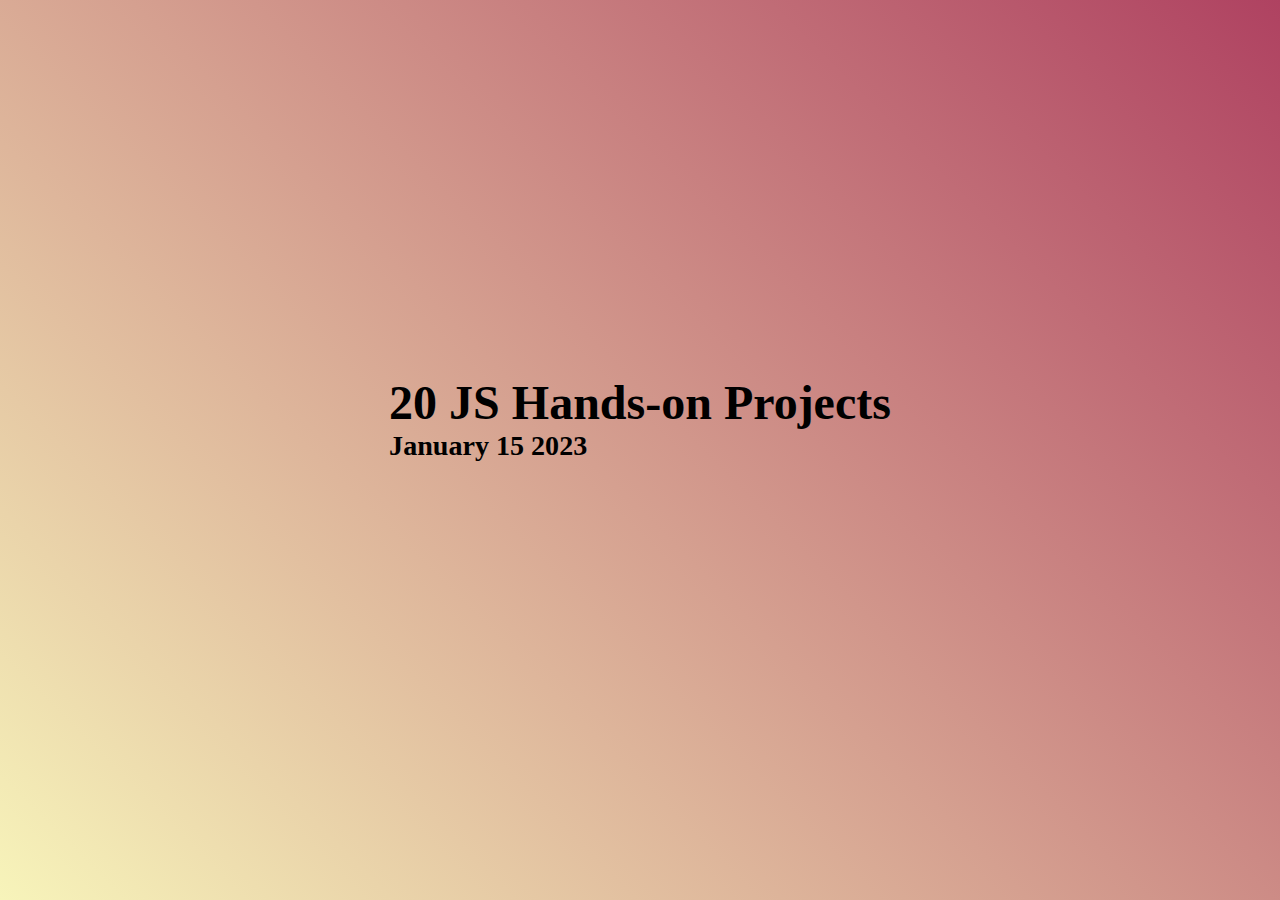
==== index.html @ af67f4f9 "Add files via upload" ====
<!DOCTYPE html>
<html lang="en">
    <head>
        <meta charset="UTF-8" />
        <meta name="viewport" content="width=device-width, initial-scale=1.0" />
        <title>20 JS Projects</title>
        <link rel="stylesheet" href="./Assets/css/style.css" />
        <!-- Google tag (gtag.js) -->
        <script async src="https://www.googletagmanager.com/gtag/js?id=G-WX2L2M8X17"></script>
        <script>
          window.dataLayer = window.dataLayer || [];
          function gtag(){dataLayer.push(arguments);}
          gtag('js', new Date());
        
          gtag('config', 'G-WX2L2M8X17');
        </script>
    </head>
    <body>
        <div class="container">
            <div class="title">
                <h1>20 JS Hands-on Projects</h1>
                <h3>January 15 2023</h3>
            </div>
            <div class="cardHolder" id="_cardHolder">
                <!-- <div class="card" id="_card">
                    <h3 class="cardTitle" id="_cardTitle">Test Title</h3>
                    <p class="description" id="_description">
                        Lorem ipsum dolor sit amet consectetur adipisicing elit. Quis beatae accusamus rerum!
                    </p>
                </div> -->
            </div>
        </div>

        <script src="./Assets/JS/script.js"></script>
    </body>
</html>
---- Assets/css/style.css ----
* {
    box-sizing: border-box;
    margin: 0;
    padding: 0;
}

body {
    display: flex;
    align-items: center;
    justify-content: center;
    background: linear-gradient(45deg, #f7f4ba, #af4261);
    min-height: 100vh;
}

.container {
    display: flex;
    flex-direction: column;
    align-items: center;
    justify-content: center;
    width: 100%;
    min-height: 100vh;

    .title {
        font-size: 1.5rem;
        font-weight: 700;
        color: black;
        margin-bottom: 2rem;
    }

    .cardHolder {
        display: grid;
        justify-content: space-between;
        gap: 1rem;
        width: 90%;
        grid-template-columns: repeat(auto-fit, minmax(300px, 1fr));
        padding: 1rem;

        .card {
            border-radius: 0.5rem;
            padding: 1rem;
            background: linear-gradient(
                45deg,
                #ff2c7d 0%,
                #ff2c7d 42%,
                #ffffff 42%,
                #ffffff 45%,
                #ff2c7d 45%,
                #ff2c7d 48%,
                #ffffff 48%,
                #ffffff 51%,
                #ff2c7d 51%,
                #ff2c7d 54%,
                #ffffff 54%,
                #ffffff 57%,
                #ff2c7d 57%,
                #ff2c7d 60%,
                #ffffff 60%,
                #ffffff 100%
            );
            background-size: 300%;
            box-shadow: 2px 3px 5px white;
            transition: 0.5s ease-in-out;

            .cardTitle {
                color: white;
                transition: 0.3s ease-in-out;
                font-size: 1.5rem;
                font-weight: 500;
                margin-bottom: 1.5rem;
            }

            &:hover {
                animation: colorChange 0.3s ease-in-out;
                box-shadow: 3px 5px 5px #ff2c7d;
                background-position: 100%;

                .cardTitle {
                    color: #ff2c7d;
                    font-weight: 700;
                }
            }
        }
    }
}

@keyframes colorChange {
    0% {
        background-position: 0%;
    }
    100% {
        background-position: 100%;
    }
}
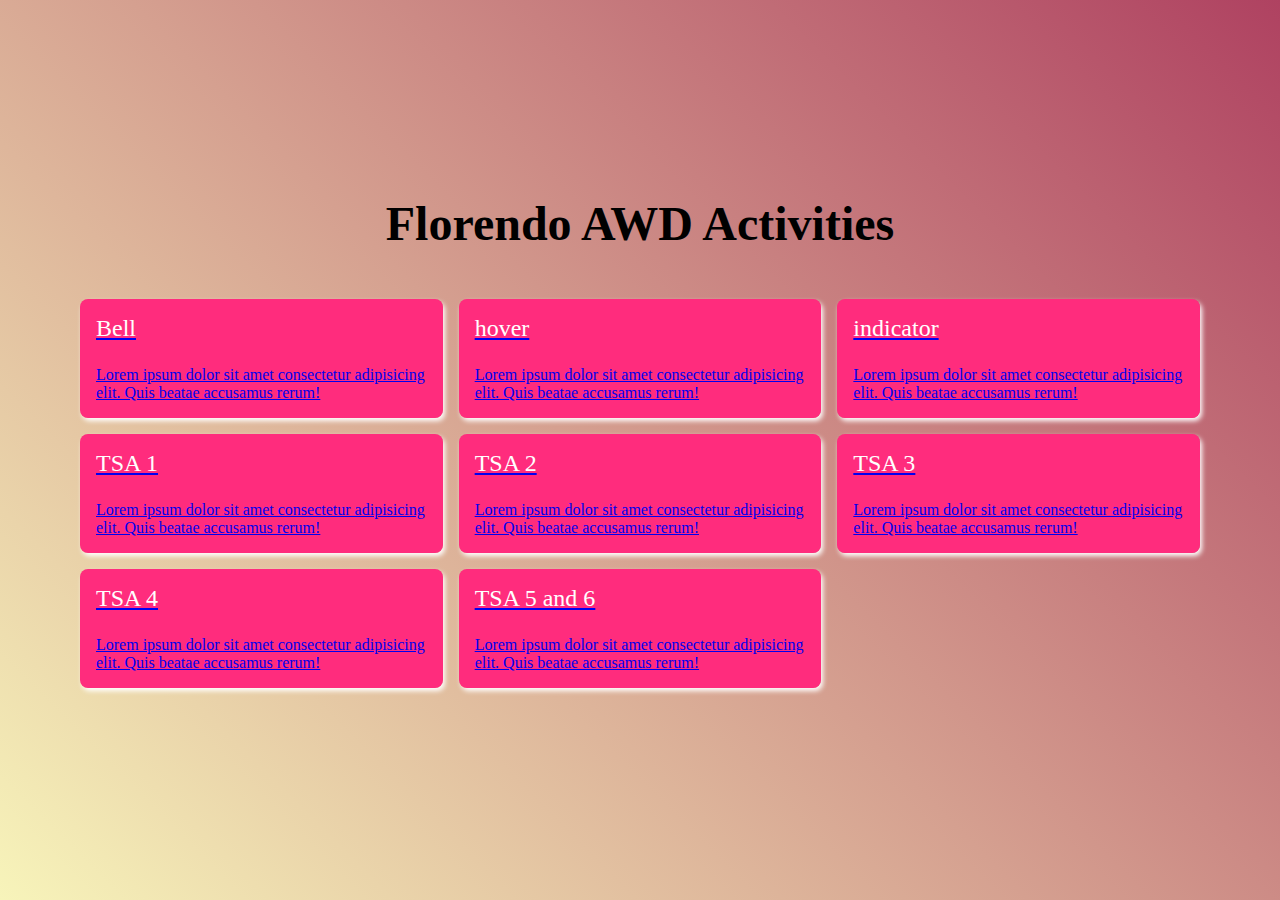
==== commit 8462e1c6: "Add files via upload" ====
--- a/index.html
+++ b/index.html
@@ -5,23 +5,77 @@
         <meta name="viewport" content="width=device-width, initial-scale=1.0" />
         <title>20 JS Projects</title>
         <link rel="stylesheet" href="./Assets/css/style.css" />
-        <!-- Google tag (gtag.js) -->
-        <script async src="https://www.googletagmanager.com/gtag/js?id=G-WX2L2M8X17"></script>
-        <script>
-          window.dataLayer = window.dataLayer || [];
-          function gtag(){dataLayer.push(arguments);}
-          gtag('js', new Date());
-        
-          gtag('config', 'G-WX2L2M8X17');
-        </script>
     </head>
     <body>
         <div class="container">
             <div class="title">
-                <h1>20 JS Hands-on Projects</h1>
-                <h3>January 15 2023</h3>
+                <h1>Florendo AWD Activities</h1>
             </div>
             <div class="cardHolder" id="_cardHolder">
+                <div class = "card">
+                    <a href="./1 bell/index.html">
+                        <h3 class="cardTitle" id="_cardTitle">Bell</h3>
+                        <p class="description" id="_description">
+                            Lorem ipsum dolor sit amet consectetur adipisicing elit. Quis beatae accusamus rerum!
+                        </p>
+                    </a>
+                </div>
+                <div class = "card">
+                    <a href="./2 hover/index.html">
+                        <h3 class="cardTitle" id="_cardTitle">hover</h3>
+                        <p class="description" id="_description">
+                            Lorem ipsum dolor sit amet consectetur adipisicing elit. Quis beatae accusamus rerum!
+                        </p>
+                    </a>
+                </div>
+                <div class = "card">
+                    <a href="./3 indicator/index.html">
+                        <h3 class="cardTitle" id="_cardTitle">indicator</h3>
+                        <p class="description" id="_description">
+                            Lorem ipsum dolor sit amet consectetur adipisicing elit. Quis beatae accusamus rerum!
+                        </p>
+                    </a>
+                </div>
+                <div class = "card">
+                    <a href="./4 TSA 1/index.html">
+                        <h3 class="cardTitle" id="_cardTitle">TSA 1</h3>
+                        <p class="description" id="_description">
+                            Lorem ipsum dolor sit amet consectetur adipisicing elit. Quis beatae accusamus rerum!
+                        </p>
+                    </a>
+                </div>
+                <div class = "card">
+                    <a href="./5 TSA 2/index.html">
+                        <h3 class="cardTitle" id="_cardTitle">TSA 2</h3>
+                        <p class="description" id="_description">
+                            Lorem ipsum dolor sit amet consectetur adipisicing elit. Quis beatae accusamus rerum!
+                        </p>
+                    </a>
+                </div>
+                <div class = "card">
+                    <a href="./6 TSA 3/index.html">
+                        <h3 class="cardTitle" id="_cardTitle">TSA 3</h3>
+                        <p class="description" id="_description">
+                            Lorem ipsum dolor sit amet consectetur adipisicing elit. Quis beatae accusamus rerum!
+                        </p>
+                    </a>
+                </div>
+                <div class = "card">
+                    <a href="./7 TSA 4/index.html">
+                        <h3 class="cardTitle" id="_cardTitle">TSA 4</h3>
+                        <p class="description" id="_description">
+                            Lorem ipsum dolor sit amet consectetur adipisicing elit. Quis beatae accusamus rerum!
+                        </p>
+                    </a>
+                </div>
+                <div class = "card">
+                    <a href="./8 TSA 5 & 6/index.html">
+                        <h3 class="cardTitle" id="_cardTitle">TSA 5 and 6</h3>
+                        <p class="description" id="_description">
+                            Lorem ipsum dolor sit amet consectetur adipisicing elit. Quis beatae accusamus rerum!
+                        </p>
+                    </a>
+                </div>
                 <!-- <div class="card" id="_card">
                     <h3 class="cardTitle" id="_cardTitle">Test Title</h3>
                     <p class="description" id="_description">
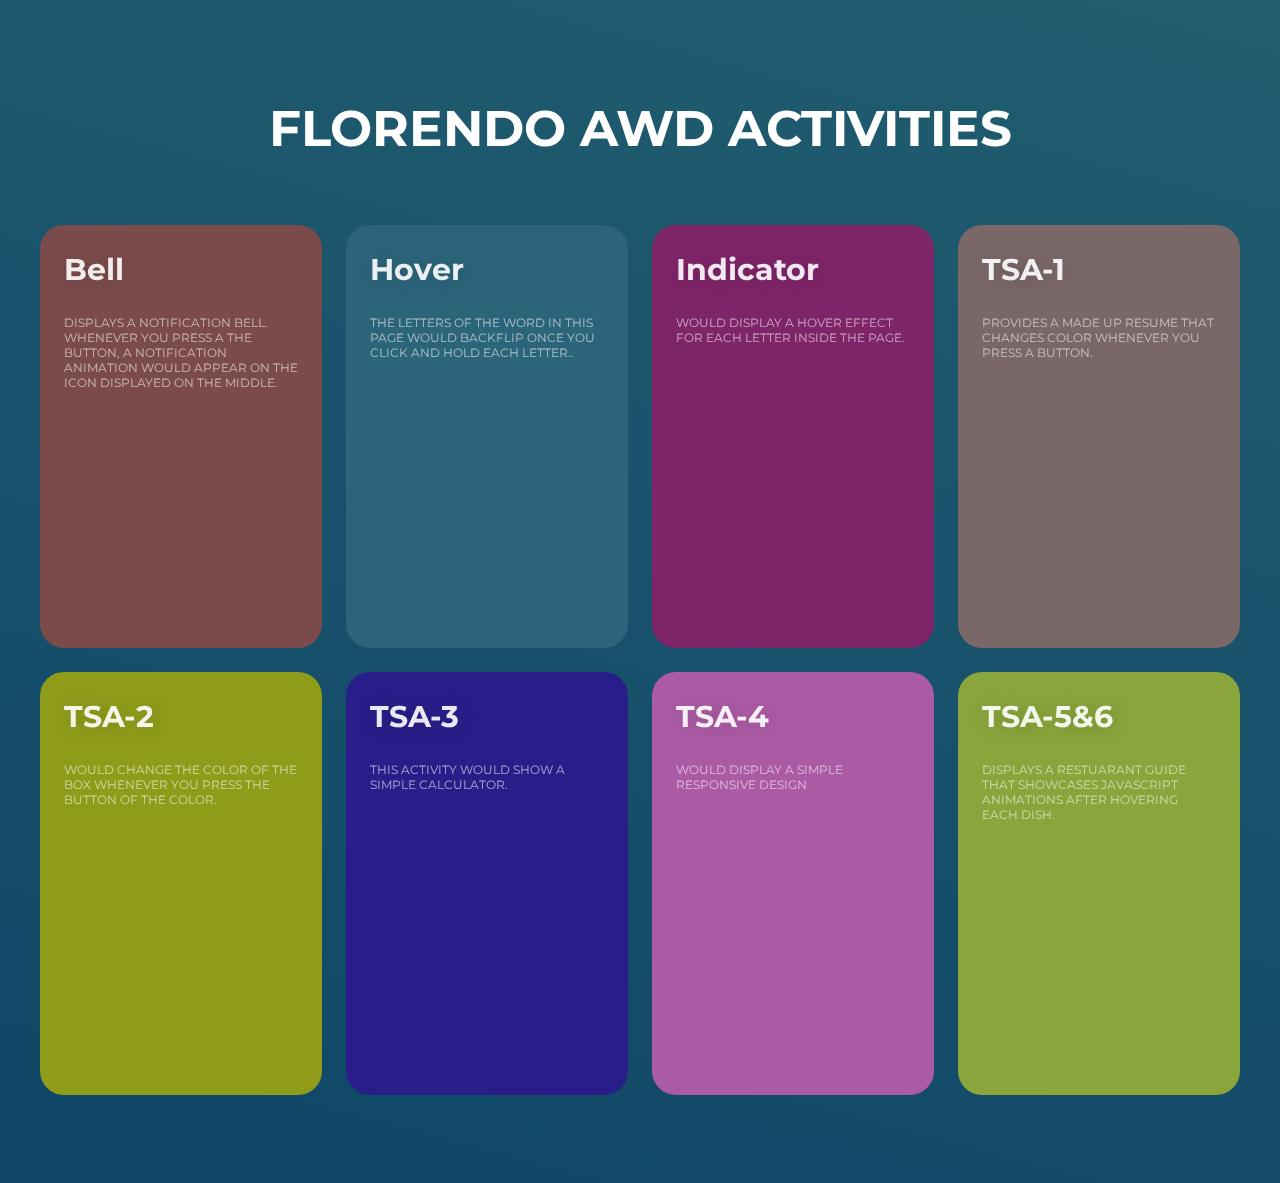
==== commit f8b98b58: "Add files via upload" ====
--- a/index.html
+++ b/index.html
@@ -7,84 +7,91 @@
         <link rel="stylesheet" href="./Assets/css/style.css" />
     </head>
     <body>
+        
         <div class="container">
-            <div class="title">
-                <h1>Florendo AWD Activities</h1>
-            </div>
-            <div class="cardHolder" id="_cardHolder">
-                <div class = "card">
-                    <a href="./1 bell/index.html">
-                        <h3 class="cardTitle" id="_cardTitle">Bell</h3>
-                        <p class="description" id="_description">
-                            Lorem ipsum dolor sit amet consectetur adipisicing elit. Quis beatae accusamus rerum!
-                        </p>
-                    </a>
-                </div>
-                <div class = "card">
-                    <a href="./2 hover/index.html">
-                        <h3 class="cardTitle" id="_cardTitle">hover</h3>
-                        <p class="description" id="_description">
-                            Lorem ipsum dolor sit amet consectetur adipisicing elit. Quis beatae accusamus rerum!
-                        </p>
-                    </a>
-                </div>
-                <div class = "card">
-                    <a href="./3 indicator/index.html">
-                        <h3 class="cardTitle" id="_cardTitle">indicator</h3>
-                        <p class="description" id="_description">
-                            Lorem ipsum dolor sit amet consectetur adipisicing elit. Quis beatae accusamus rerum!
-                        </p>
-                    </a>
-                </div>
-                <div class = "card">
-                    <a href="./4 TSA 1/index.html">
-                        <h3 class="cardTitle" id="_cardTitle">TSA 1</h3>
-                        <p class="description" id="_description">
-                            Lorem ipsum dolor sit amet consectetur adipisicing elit. Quis beatae accusamus rerum!
-                        </p>
-                    </a>
-                </div>
-                <div class = "card">
-                    <a href="./5 TSA 2/index.html">
-                        <h3 class="cardTitle" id="_cardTitle">TSA 2</h3>
-                        <p class="description" id="_description">
-                            Lorem ipsum dolor sit amet consectetur adipisicing elit. Quis beatae accusamus rerum!
-                        </p>
-                    </a>
-                </div>
-                <div class = "card">
-                    <a href="./6 TSA 3/index.html">
-                        <h3 class="cardTitle" id="_cardTitle">TSA 3</h3>
-                        <p class="description" id="_description">
-                            Lorem ipsum dolor sit amet consectetur adipisicing elit. Quis beatae accusamus rerum!
-                        </p>
-                    </a>
-                </div>
-                <div class = "card">
-                    <a href="./7 TSA 4/index.html">
-                        <h3 class="cardTitle" id="_cardTitle">TSA 4</h3>
-                        <p class="description" id="_description">
-                            Lorem ipsum dolor sit amet consectetur adipisicing elit. Quis beatae accusamus rerum!
-                        </p>
-                    </a>
-                </div>
-                <div class = "card">
-                    <a href="./8 TSA 5 & 6/index.html">
-                        <h3 class="cardTitle" id="_cardTitle">TSA 5 and 6</h3>
-                        <p class="description" id="_description">
-                            Lorem ipsum dolor sit amet consectetur adipisicing elit. Quis beatae accusamus rerum!
-                        </p>
-                    </a>
-                </div>
-                <!-- <div class="card" id="_card">
-                    <h3 class="cardTitle" id="_cardTitle">Test Title</h3>
-                    <p class="description" id="_description">
-                        Lorem ipsum dolor sit amet consectetur adipisicing elit. Quis beatae accusamus rerum!
-                    </p>
-                </div> -->
-            </div>
-        </div>
-
+            <link href="https://fonts.googleapis.com/css?family=Montserrat:400,700" rel="stylesheet">
+            
+            <section class="hero-section">
+                <br>
+              <h1 class ="hero-title"> FLORENDO AWD ACTIVITIES </h1>
+              <br>  
+              <div class="card-grid">
+                <a class="card" href="./1 bell/index.html">
+                  <div class="card__background" style="background-color: rgb(153, 91, 91)"></div>
+                  <div class="card__content">
+                    <h3 class="card__heading">Bell</h3>
+                    <br>
+                    <p class="card__category">Displays a notification bell. Whenever you press a the button, a notification animation would appear on the icon displayed on the middle.</p>
+                    
+                  </div>
+                </a>
+                <a class="card" href="./2 hover/index.html">
+                    <div class="card__background" style="background-color: rgb(51, 124, 153)"></div>
+                    <div class="card__content">
+                      <h3 class="card__heading">Hover</h3>
+                      <br>
+                      <p class="card__category">The letters of the word in this page would backflip once you click and hold each letter..</p>
+                      
+                    </div>
+                  </a>
+                  <a class="card" href="./3 indicator/index.html">
+                    <div class="card__background" style="background-color: rgb(151, 33, 122)"></div>
+                    <div class="card__content">
+                      <h3 class="card__heading">Indicator</h3>
+                      <br>
+                      <p class="card__category">Would display a hover effect for each letter inside the page.</p>
+                      
+                    </div>
+                  </a>
+                  <a class="card" href="./4 TSA 1/index.html">
+                    <div class="card__background" style="background-color: rgb(158, 132, 132)"></div>
+                    <div class="card__content">
+                      <h3 class="card__heading">TSA-1</h3>
+                      <br>
+                      <p class="card__category">Provides a made up resume that changes color whenever you press a button.</p>
+                      
+                    </div>
+                  </a>
+                  <a class="card" href="./5 TSA 2/index.html">
+                    <div class="card__background" style="background-color: rgb(195, 212, 42)"></div>
+                    <div class="card__content">
+                      <h3 class="card__heading">TSA-2</h3>
+                      <br>
+                      <p class="card__category">Would change the color of the box whenever you press the button of the color.</p>
+                      
+                    </div>
+                  </a>
+                  <a class="card" href="./6 TSA 3/index.html">
+                    <div class="card__background" style="background-color: rgb(34, 20, 160)"></div>
+                    <div class="card__content">
+                      <h3 class="card__heading">TSA-3</h3>
+                      <br>
+                      <p class="card__category">This activity would show a simple calculator.</p>
+                      
+                    </div>
+                  </a>
+                  <a class="card" href="./7 TSA 4/index.html">
+                    <div class="card__background" style="background-color: rgb(223, 118, 214)"></div>
+                    <div class="card__content">
+                      <h3 class="card__heading">TSA-4</h3>
+                      <br>
+                      <p class="card__category">Would display a simple responsive design</p>
+                      
+                    </div>
+                  </a>
+                  <a class="card" href="./8 TSA 5 & 6/index.html">
+                    <div class="card__background" style="background-color: rgb(189, 226, 87)"></div>
+                    <div class="card__content">
+                      <h3 class="card__heading">TSA-5&6</h3>
+                      <br>
+                      <p class="card__category">Displays a restuarant guide that showcases javascript animations after hovering each dish.</p>
+                      
+                    </div>
+                  </a>
+                  
+              <div>
+            </section>
+          
         <script src="./Assets/JS/script.js"></script>
     </body>
 </html>--- a/Assets/css/style.css
+++ b/Assets/css/style.css
@@ -1,93 +1,130 @@
-* {
-    box-sizing: border-box;
+:root{
+    --background-dark: #2d3548;
+    --text-light: rgba(255,255,255,0.6);
+    --text-lighter: rgba(255,255,255,0.9);
+    --spacing-s: 8px;
+    --spacing-m: 16px;
+    --spacing-l: 24px;
+    --spacing-xl: 32px;
+    --spacing-xxl: 64px;
+    --width-container: 1200px;
+  }
+  
+  *{
+    border: 0;
     margin: 0;
     padding: 0;
+    box-sizing: border-box;
+  }
+  
+  html{
+    height: 100%;
+    font-family: 'Montserrat', sans-serif;
+    font-size: 20px;
+  }
+  
+  body{
+    height: 100%;
+  }
+
+  .hero-title {
+    color: white;
+    font-size: 2.5rem;
+    margin-bottom: var(--spacing-xl);
+    text-align: center;
+    padding: 10px; 
+  }
+  
+  .hero-section {
+    align-items: center; /* Center items vertically */
+    background-image: linear-gradient(15deg, #0f4667 0%, #2a6973 150%);
+    display: flex;
+    flex-direction: column; /* Align items vertically */
+    justify-content: center; /* Center items horizontally */
+    min-height: 100vh; /* Full viewport height */
+    padding: var(--spacing-xxl) var(--spacing-l);
+  }
+  
+  .card-grid{
+    display: grid;
+    grid-template-columns: repeat(1, 1fr);
+    grid-column-gap: var(--spacing-l);
+    grid-row-gap: var(--spacing-l);
+    max-width: var(--width-container);
+    width: 100%;
+  }
+  
+  @media(min-width: 540px){
+    .card-grid{
+      grid-template-columns: repeat(2, 1fr); 
+    }
+  }
+  
+  @media(min-width: 960px){
+    .card-grid{
+      grid-template-columns: repeat(4, 1fr); 
+    }
+  }
+  
+  .card{
+    list-style: none;
+    position: relative;
+  }
+  
+  .card:before{
+    content: '';
+    display: block;
+    padding-bottom: 150%;
+    width: 100%;
+  }
+  
+  .card__background{
+    background-size: cover;
+    background-position: center;
+    border-radius: var(--spacing-l);
+    bottom: 0;
+    filter: brightness(0.75) saturate(1.2) contrast(0.85);
+    left: 0;
+    position: absolute;
+    right: 0;
+    top: 0;
+    transform-origin: center;
+    transform: scale(1) translateZ(0);
+    transition: 
+      filter 200ms linear,
+      transform 200ms linear;
+  }
+  
+  .card:hover .card__background{
+    transform: scale(1.05) translateZ(0);
+  }
+  
+  .card-grid:hover > .card:not(:hover) .card__background{
+    filter: brightness(0.5) saturate(0) contrast(1.2) blur(20px);
+  }
+  
+  .card__content{
+    left: 0;
+    padding: var(--spacing-l);
+    position: absolute;
+    top: 0;
+  }
+  
+  .card__category{
+    color: var(--text-light);
+    font-size: 12px;
+    margin-bottom: var(--spacing-s);
+    text-transform: uppercase;
+  }
+  
+  .card__heading{
+    color: var(--text-lighter);
+    font-size: 30px;
+    text-shadow: 2px 2px 20px rgba(0,0,0,0.2);
+    line-height: 1.4;
+    word-spacing: 100vw;
+  }
+
+  .card__background.clicked {
+    background-color: yellow; /* Change to your desired color */
 }
-
-body {
-    display: flex;
-    align-items: center;
-    justify-content: center;
-    background: linear-gradient(45deg, #f7f4ba, #af4261);
-    min-height: 100vh;
-}
-
-.container {
-    display: flex;
-    flex-direction: column;
-    align-items: center;
-    justify-content: center;
-    width: 100%;
-    min-height: 100vh;
-
-    .title {
-        font-size: 1.5rem;
-        font-weight: 700;
-        color: black;
-        margin-bottom: 2rem;
-    }
-
-    .cardHolder {
-        display: grid;
-        justify-content: space-between;
-        gap: 1rem;
-        width: 90%;
-        grid-template-columns: repeat(auto-fit, minmax(300px, 1fr));
-        padding: 1rem;
-
-        .card {
-            border-radius: 0.5rem;
-            padding: 1rem;
-            background: linear-gradient(
-                45deg,
-                #ff2c7d 0%,
-                #ff2c7d 42%,
-                #ffffff 42%,
-                #ffffff 45%,
-                #ff2c7d 45%,
-                #ff2c7d 48%,
-                #ffffff 48%,
-                #ffffff 51%,
-                #ff2c7d 51%,
-                #ff2c7d 54%,
-                #ffffff 54%,
-                #ffffff 57%,
-                #ff2c7d 57%,
-                #ff2c7d 60%,
-                #ffffff 60%,
-                #ffffff 100%
-            );
-            background-size: 300%;
-            box-shadow: 2px 3px 5px white;
-            transition: 0.5s ease-in-out;
-
-            .cardTitle {
-                color: white;
-                transition: 0.3s ease-in-out;
-                font-size: 1.5rem;
-                font-weight: 500;
-                margin-bottom: 1.5rem;
-            }
-
-            &:hover {
-                animation: colorChange 0.3s ease-in-out;
-                box-shadow: 3px 5px 5px #ff2c7d;
-                background-position: 100%;
-
-                .cardTitle {
-                    color: #ff2c7d;
-                    font-weight: 700;
-                }
-            }
-        }
-    }
-}
-
-@keyframes colorChange {
-    0% {
-        background-position: 0%;
-    }
-    100% {
-        background-position: 100%;
-    }
-}